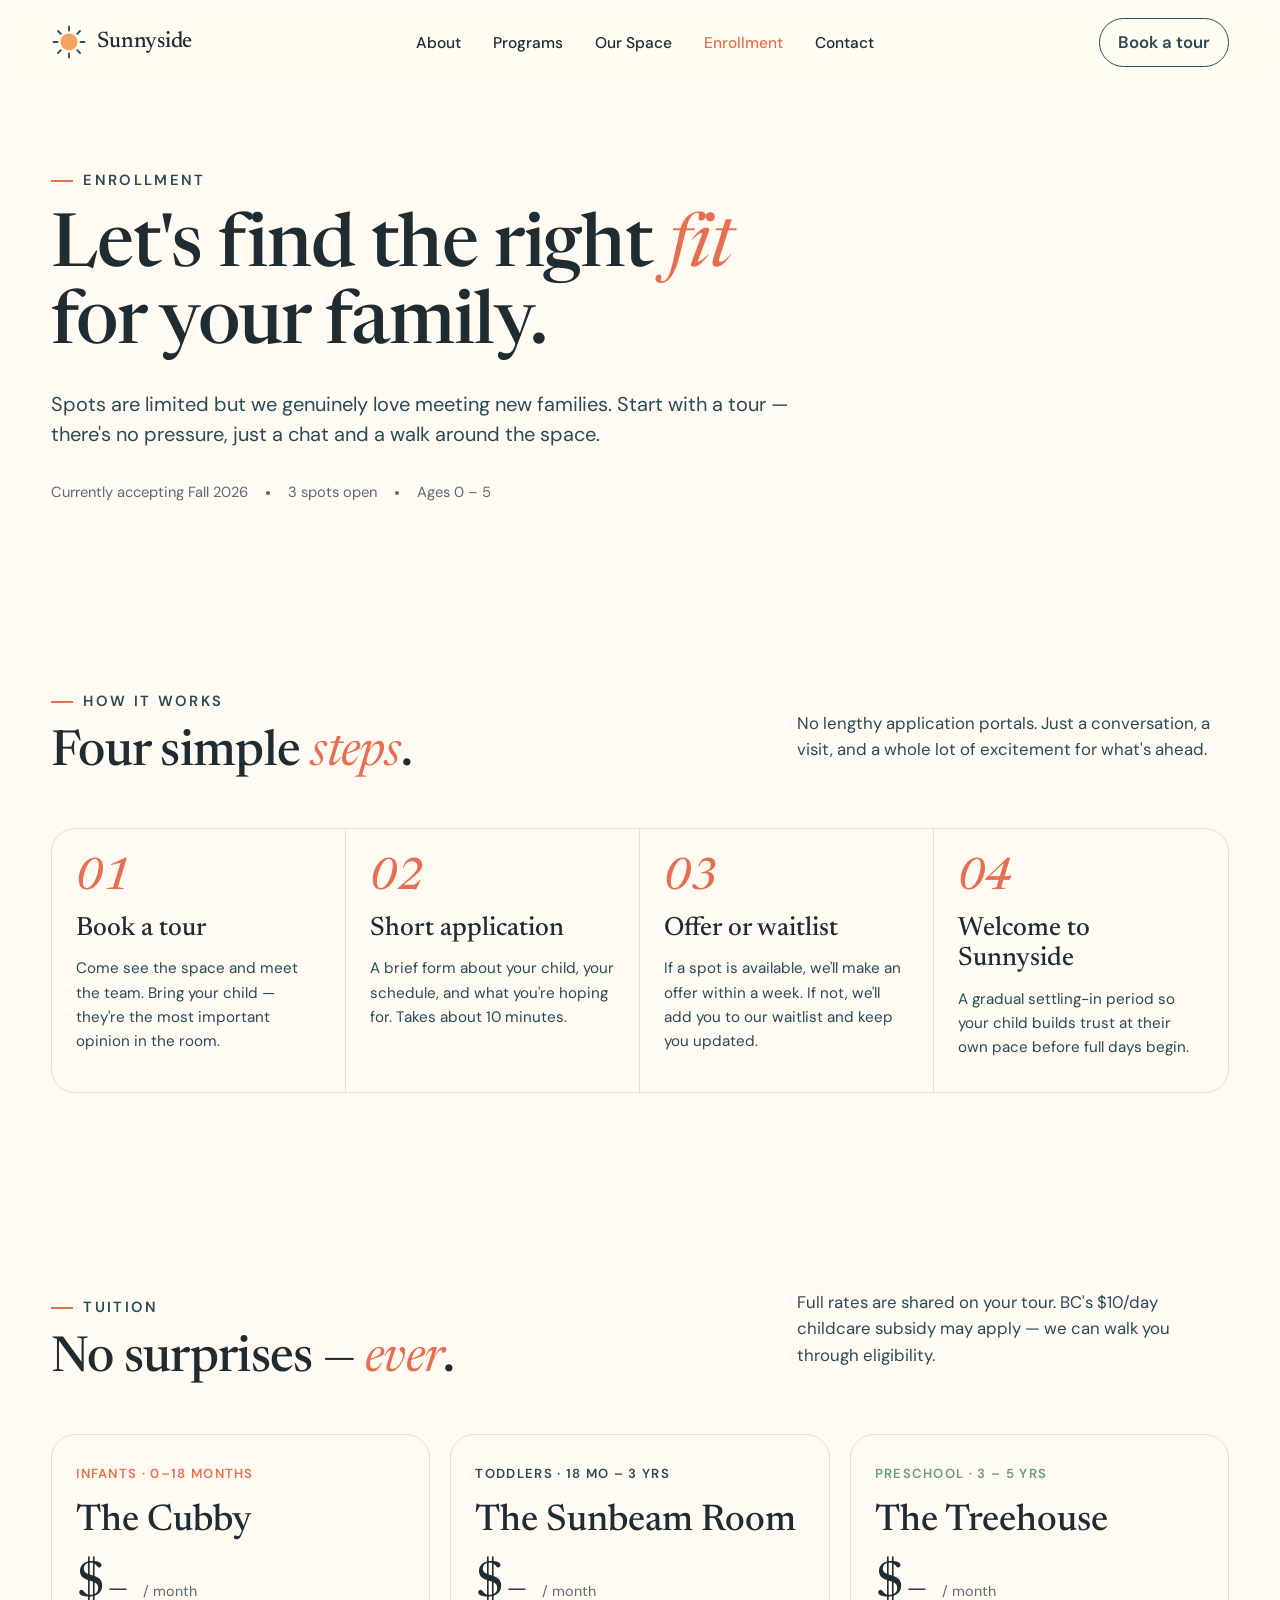
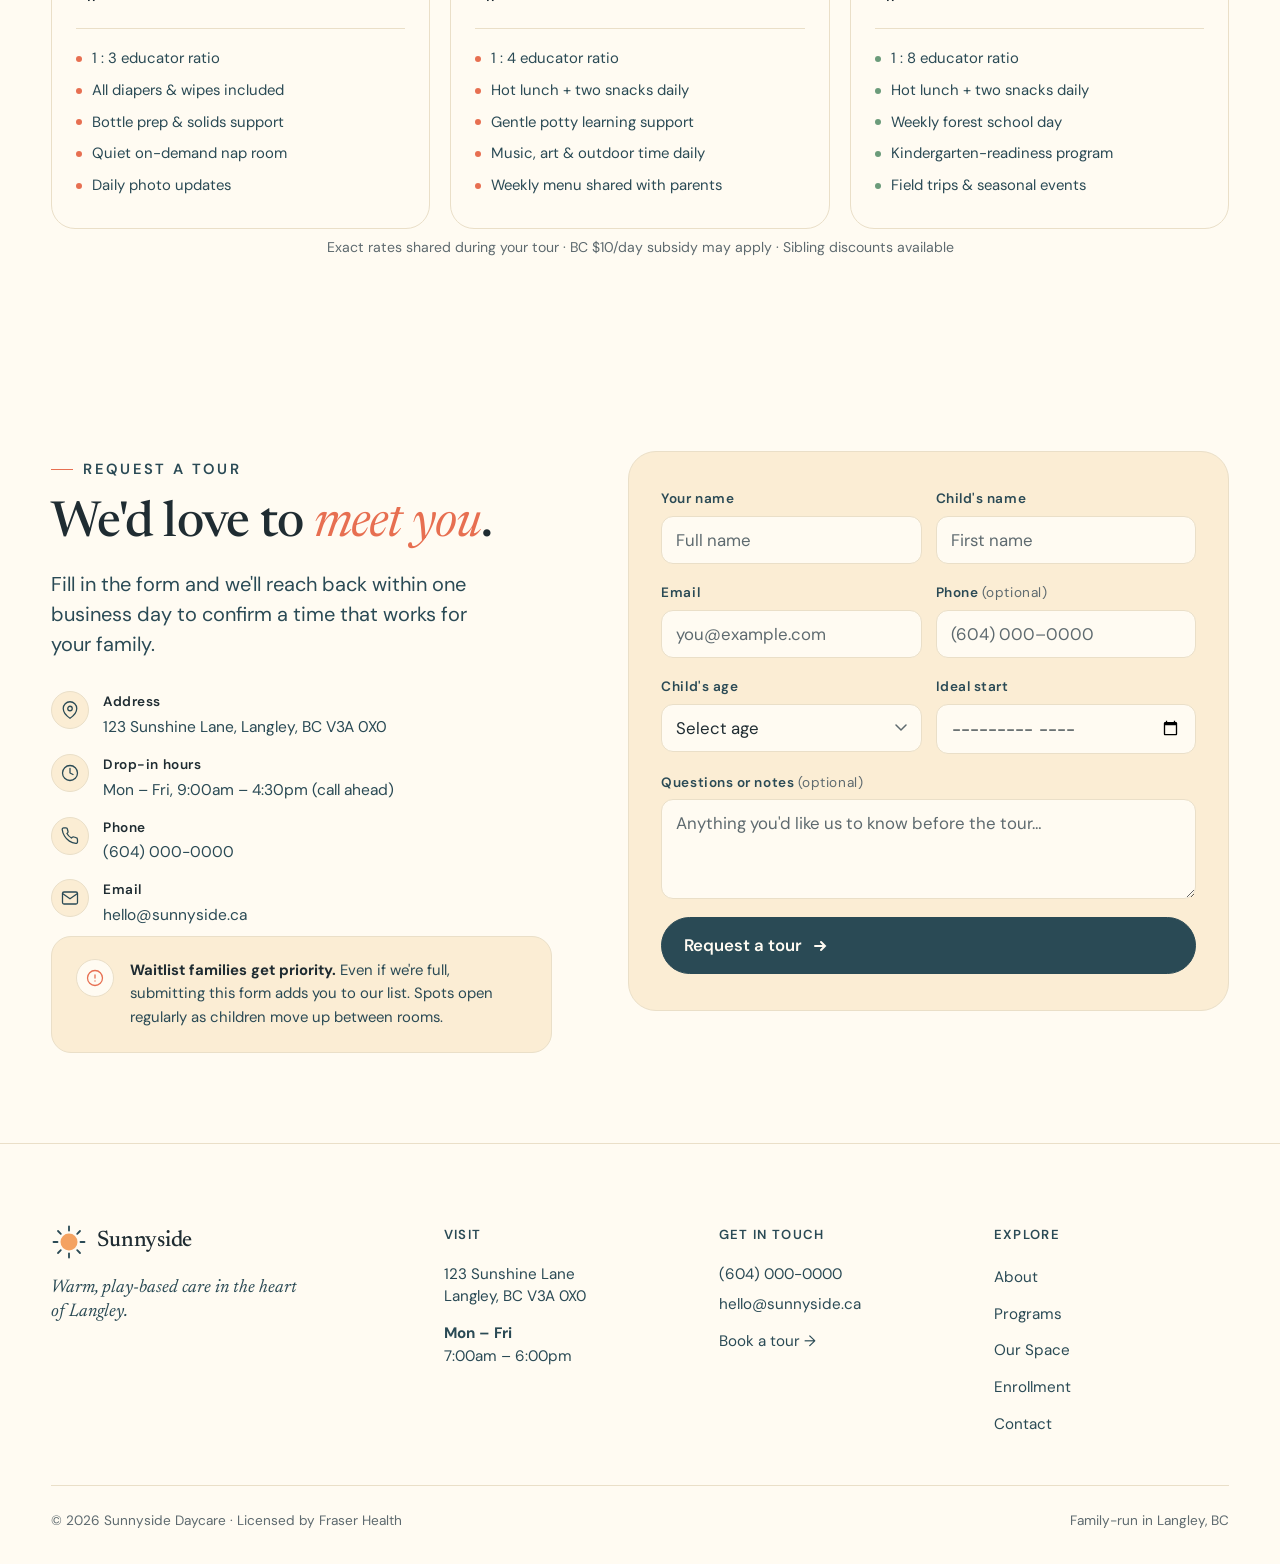
==== enrollment.html @ 4a5e784a "Sunnyside Daycare website with Decap CMS" ====
<!doctype html>
<html lang="en">
<head>
<meta charset="utf-8" />
<meta name="viewport" content="width=device-width, initial-scale=1" />
<title>Enrollment — Sunnyside Daycare</title>

<link rel="preconnect" href="https://fonts.googleapis.com" />
<link rel="preconnect" href="https://fonts.gstatic.com" crossorigin />
<link href="https://fonts.googleapis.com/css2?family=Newsreader:ital,opsz,wght@0,6..72,400;0,6..72,500;0,6..72,600;1,6..72,400;1,6..72,500&family=DM+Sans:opsz,wght@9..40,400;9..40,500;9..40,600;9..40,700&display=swap" rel="stylesheet">

<link rel="stylesheet" href="src/styles.css" />
<link rel="stylesheet" href="src/enrollment.css" />
</head>
<body>

<!-- ─── Top Navigation ─── -->
<header class="nav" id="nav">
  <div class="nav-inner">
    <a href="index.html" class="brand" aria-label="Sunnyside Daycare — home">
      <span class="brand-mark" aria-hidden="true">
        <svg viewBox="0 0 36 36" width="36" height="36">
          <g stroke="var(--ink-2)" stroke-width="1.8" stroke-linecap="round" fill="none">
            <line x1="18" y1="2.5" x2="18" y2="6.5" />
            <line x1="18" y1="29.5" x2="18" y2="33.5" />
            <line x1="2.5" y1="18" x2="6.5" y2="18" />
            <line x1="29.5" y1="18" x2="33.5" y2="18" />
            <line x1="7" y1="7" x2="9.8" y2="9.8" />
            <line x1="26.2" y1="26.2" x2="29" y2="29" />
            <line x1="29" y1="7" x2="26.2" y2="9.8" />
            <line x1="9.8" y1="26.2" x2="7" y2="29" />
          </g>
          <circle cx="18" cy="18" r="8.5" fill="var(--accent)" />
        </svg>
      </span>
      <span class="brand-name">Sunnyside</span>
    </a>

    <nav aria-label="Primary">
      <ul class="nav-links">
        <li><a href="about.html">About</a></li>
        <li><a href="programs.html">Programs</a></li>
        <li><a href="space.html">Our Space</a></li>
        <li><a href="enrollment.html" aria-current="page" style="color: var(--accent-2);">Enrollment</a></li>
        <li><a href="contact.html">Contact</a></li>
      </ul>
    </nav>

    <div class="nav-cta">
      <a href="#book-tour" class="btn btn-secondary" style="padding: 10px 18px; min-height: 40px;">Book a tour</a>
      <button class="menu-btn" id="menuBtn" aria-label="Open menu" aria-expanded="false">
        <span></span>
      </button>
    </div>
  </div>
</header>

<!-- Mobile menu drawer -->
<div class="mobile-menu" id="mobileMenu" aria-hidden="true">
  <div class="mobile-menu-head">
    <a href="index.html" class="brand">
      <span class="brand-mark" aria-hidden="true">
        <svg viewBox="0 0 36 36" width="36" height="36">
          <g stroke="var(--ink-2)" stroke-width="1.8" stroke-linecap="round" fill="none">
            <line x1="18" y1="2.5" x2="18" y2="6.5" />
            <line x1="18" y1="29.5" x2="18" y2="33.5" />
            <line x1="2.5" y1="18" x2="6.5" y2="18" />
            <line x1="29.5" y1="18" x2="33.5" y2="18" />
            <line x1="7" y1="7" x2="9.8" y2="9.8" />
            <line x1="26.2" y1="26.2" x2="29" y2="29" />
            <line x1="29" y1="7" x2="26.2" y2="9.8" />
            <line x1="9.8" y1="26.2" x2="7" y2="29" />
          </g>
          <circle cx="18" cy="18" r="8.5" fill="var(--accent)" />
        </svg>
      </span>
      <span class="brand-name">Sunnyside</span>
    </a>
    <button class="mobile-menu-close" id="menuClose" aria-label="Close menu">✕</button>
  </div>
  <div class="mobile-menu-body">
    <a href="about.html" data-mclose>About</a>
    <a href="programs.html" data-mclose>Programs</a>
    <a href="space.html" data-mclose>Our Space</a>
    <a href="enrollment.html" data-mclose>Enrollment</a>
    <a href="contact.html" data-mclose>Contact</a>
  </div>
  <div class="mobile-menu-foot">
    <a href="#book-tour" class="btn btn-primary" data-mclose>Book a tour</a>
    <a href="tel:" class="btn btn-ghost" data-mclose>Call us — <span data-cms="phone">(604) 000-0000</span></a>
  </div>
</div>

<!-- ─── Page Hero ─── -->
<section class="page-hero">
  <div class="col">
    <span class="eyebrow">Enrollment</span>
    <h1>Let's find the right <em>fit</em> for your family.</h1>
    <p>Spots are limited but we genuinely love meeting new families. Start with a tour — there's no pressure, just a chat and a walk around the space.</p>
    <div class="page-hero-meta">
      <span>Currently accepting Fall 2026</span>
      <span class="dot" aria-hidden="true"></span>
      <span>3 spots open</span>
      <span class="dot" aria-hidden="true"></span>
      <span>Ages 0 – 5</span>
    </div>
  </div>
</section>

<!-- ─── How It Works ─── -->
<section class="section included">
  <div class="col">
    <div class="s-head">
      <div>
        <span class="eyebrow">How it works</span>
        <h2>Four simple <em>steps</em>.</h2>
      </div>
      <p class="s-aside">No lengthy application portals. Just a conversation, a visit, and a whole lot of excitement for what's ahead.</p>
    </div>

    <div class="steps-grid">
      <div class="step-item">
        <div class="step-num">01</div>
        <h3>Book a tour</h3>
        <p>Come see the space and meet the team. Bring your child — they're the most important opinion in the room.</p>
      </div>
      <div class="step-item">
        <div class="step-num">02</div>
        <h3>Short application</h3>
        <p>A brief form about your child, your schedule, and what you're hoping for. Takes about 10 minutes.</p>
      </div>
      <div class="step-item">
        <div class="step-num">03</div>
        <h3>Offer or waitlist</h3>
        <p>If a spot is available, we'll make an offer within a week. If not, we'll add you to our waitlist and keep you updated.</p>
      </div>
      <div class="step-item">
        <div class="step-num">04</div>
        <h3>Welcome to Sunnyside</h3>
        <p>A gradual settling-in period so your child builds trust at their own pace before full days begin.</p>
      </div>
    </div>
  </div>
</section>

<!-- ─── Tuition ─── -->
<section class="section col">
  <div class="s-head">
    <div>
      <span class="eyebrow">Tuition</span>
      <h2>No surprises — <em>ever</em>.</h2>
    </div>
    <p class="s-aside">Full rates are shared on your tour. BC's $10/day childcare subsidy may apply — we can walk you through eligibility.</p>
  </div>

  <div class="tuition-grid">
    <div class="tuition-card">
      <div class="room-age">Infants · 0–18 months</div>
      <h3>The Cubby</h3>
      <div class="tuition-price">$<span style="font-size:.6em; margin-left:2px;">—</span> <span class="per">/ month</span></div>
      <div class="tuition-divider"></div>
      <ul class="tuition-features">
        <li>1 : 3 educator ratio</li>
        <li>All diapers &amp; wipes included</li>
        <li>Bottle prep &amp; solids support</li>
        <li>Quiet on-demand nap room</li>
        <li>Daily photo updates</li>
      </ul>
    </div>

    <div class="tuition-card">
      <div class="room-age">Toddlers · 18 mo – 3 yrs</div>
      <h3>The Sunbeam Room</h3>
      <div class="tuition-price">$<span style="font-size:.6em; margin-left:2px;">—</span> <span class="per">/ month</span></div>
      <div class="tuition-divider"></div>
      <ul class="tuition-features">
        <li>1 : 4 educator ratio</li>
        <li>Hot lunch + two snacks daily</li>
        <li>Gentle potty learning support</li>
        <li>Music, art &amp; outdoor time daily</li>
        <li>Weekly menu shared with parents</li>
      </ul>
    </div>

    <div class="tuition-card">
      <div class="room-age">Preschool · 3 – 5 yrs</div>
      <h3>The Treehouse</h3>
      <div class="tuition-price">$<span style="font-size:.6em; margin-left:2px;">—</span> <span class="per">/ month</span></div>
      <div class="tuition-divider"></div>
      <ul class="tuition-features">
        <li>1 : 8 educator ratio</li>
        <li>Hot lunch + two snacks daily</li>
        <li>Weekly forest school day</li>
        <li>Kindergarten-readiness program</li>
        <li>Field trips &amp; seasonal events</li>
      </ul>
    </div>
  </div>
  <p class="tuition-note">Exact rates shared during your tour · BC $10/day subsidy may apply · Sibling discounts available</p>
</section>

<!-- ─── Book a Tour ─── -->
<section class="section col" id="book-tour">
  <div class="tour-form-wrap">
    <div class="form-info">
      <span class="eyebrow">Request a tour</span>
      <h2>We'd love to <em>meet you</em>.</h2>
      <p class="lede">Fill in the form and we'll reach back within one business day to confirm a time that works for your family.</p>

      <div class="contact-details">
        <div class="contact-detail">
          <span class="cd-icon" aria-hidden="true">
            <svg width="18" height="18" viewBox="0 0 24 24" fill="none" stroke="currentColor" stroke-width="1.7" stroke-linecap="round" stroke-linejoin="round"><path d="M21 10c0 7-9 13-9 13S3 17 3 10a9 9 0 0 1 18 0z"/><circle cx="12" cy="10" r="3"/></svg>
          </span>
          <div>
            <strong>Address</strong>
            <span data-cms="address-inline">123 Sunshine Lane, Langley, BC V3A 0X0</span>
          </div>
        </div>
        <div class="contact-detail">
          <span class="cd-icon" aria-hidden="true">
            <svg width="18" height="18" viewBox="0 0 24 24" fill="none" stroke="currentColor" stroke-width="1.7" stroke-linecap="round" stroke-linejoin="round"><circle cx="12" cy="12" r="10"/><polyline points="12 6 12 12 16 14"/></svg>
          </span>
          <div>
            <strong>Drop-in hours</strong>
            Mon – Fri, 9:00am – 4:30pm (call ahead)
          </div>
        </div>
        <div class="contact-detail">
          <span class="cd-icon" aria-hidden="true">
            <svg width="18" height="18" viewBox="0 0 24 24" fill="none" stroke="currentColor" stroke-width="1.7" stroke-linecap="round" stroke-linejoin="round"><path d="M22 16.92v3a2 2 0 0 1-2.18 2 19.79 19.79 0 0 1-8.63-3.07A19.5 19.5 0 0 1 4.69 12 19.79 19.79 0 0 1 1.61 3.38 2 2 0 0 1 3.58 1.17h3a2 2 0 0 1 2 1.72c.127.96.361 1.903.7 2.81a2 2 0 0 1-.45 2.11L7.91 8.72a16 16 0 0 0 6 6l1.06-.94a2 2 0 0 1 2.11-.45c.907.339 1.85.573 2.81.7A2 2 0 0 1 21.73 16z"/></svg>
          </span>
          <div>
            <strong>Phone</strong>
            <a href="tel:" data-cms-tel="phone">(604) 000–0000</a>
          </div>
        </div>
        <div class="contact-detail">
          <span class="cd-icon" aria-hidden="true">
            <svg width="18" height="18" viewBox="0 0 24 24" fill="none" stroke="currentColor" stroke-width="1.7" stroke-linecap="round" stroke-linejoin="round"><path d="M4 4h16c1.1 0 2 .9 2 2v12c0 1.1-.9 2-2 2H4c-1.1 0-2-.9-2-2V6c0-1.1.9-2 2-2z"/><polyline points="22,6 12,13 2,6"/></svg>
          </span>
          <div>
            <strong>Email</strong>
            <a href="mailto:" data-cms-email="email">hello@sunnyside.ca</a>
          </div>
        </div>
      </div>

      <div class="waitlist-note">
        <span class="wl-icon" aria-hidden="true">
          <svg width="18" height="18" viewBox="0 0 24 24" fill="none" stroke="currentColor" stroke-width="1.7" stroke-linecap="round" stroke-linejoin="round"><circle cx="12" cy="12" r="10"/><line x1="12" y1="8" x2="12" y2="12"/><line x1="12" y1="16" x2="12.01" y2="16"/></svg>
        </span>
        <p><strong>Waitlist families get priority.</strong> Even if we're full, submitting this form adds you to our list. Spots open regularly as children move up between rooms.</p>
      </div>
    </div>

    <form class="booking-form" id="tourForm" novalidate>
      <div class="form-row">
        <div class="form-group">
          <label for="parent-name">Your name</label>
          <input type="text" id="parent-name" name="parent-name" placeholder="Full name" required />
        </div>
        <div class="form-group">
          <label for="child-name">Child's name</label>
          <input type="text" id="child-name" name="child-name" placeholder="First name" required />
        </div>
      </div>
      <div class="form-row">
        <div class="form-group">
          <label for="t-email">Email</label>
          <input type="email" id="t-email" name="email" placeholder="you@example.com" required />
        </div>
        <div class="form-group">
          <label for="t-phone">Phone <span style="font-weight:400; color: var(--muted);">(optional)</span></label>
          <input type="tel" id="t-phone" name="phone" placeholder="(604) 000–0000" />
        </div>
      </div>
      <div class="form-row">
        <div class="form-group">
          <label for="child-age">Child's age</label>
          <select id="child-age" name="child-age" required>
            <option value="" disabled selected>Select age</option>
            <option>0 – 6 months</option>
            <option>6 – 12 months</option>
            <option>12 – 18 months</option>
            <option>18 months – 2 years</option>
            <option>2 – 3 years</option>
            <option>3 – 4 years</option>
            <option>4 – 5 years</option>
          </select>
        </div>
        <div class="form-group">
          <label for="start-date">Ideal start</label>
          <input type="month" id="start-date" name="start-date" />
        </div>
      </div>
      <div class="form-group">
        <label for="t-message">Questions or notes <span style="font-weight:400; color: var(--muted);">(optional)</span></label>
        <textarea id="t-message" name="message" placeholder="Anything you'd like us to know before the tour…"></textarea>
      </div>
      <button type="submit" class="btn btn-primary">Request a tour
        <svg width="16" height="16" viewBox="0 0 16 16" fill="none" stroke="currentColor" stroke-width="2" stroke-linecap="round"><path d="M3 8h10M9 4l4 4-4 4"/></svg>
      </button>
    </form>
  </div>
</section>

<!-- ─── Footer ─── -->
<footer class="footer">
  <div class="col">
    <div class="footer-grid">
      <div>
        <a href="index.html" class="brand">
          <span class="brand-mark" aria-hidden="true">
            <svg viewBox="0 0 36 36" width="36" height="36">
              <g stroke="var(--ink-2)" stroke-width="1.8" stroke-linecap="round" fill="none">
                <line x1="18" y1="2.5" x2="18" y2="6.5" />
                <line x1="18" y1="29.5" x2="18" y2="33.5" />
                <line x1="2.5" y1="18" x2="6.5" y2="18" />
                <line x1="29.5" y1="18" x2="33.5" y2="18" />
                <line x1="7" y1="7" x2="9.8" y2="9.8" />
                <line x1="26.2" y1="26.2" x2="29" y2="29" />
                <line x1="29" y1="7" x2="26.2" y2="9.8" />
                <line x1="9.8" y1="26.2" x2="7" y2="29" />
              </g>
              <circle cx="18" cy="18" r="8.5" fill="var(--accent)" />
            </svg>
          </span>
          <span class="brand-name">Sunnyside</span>
        </a>
        <p class="tagline">Warm, play-based care in the heart of Langley.</p>
      </div>

      <div>
        <h4>Visit</h4>
        <p data-cms-html="address">123 Sunshine Lane<br/>Langley, BC V3A 0X0</p>
        <p style="margin-top:14px;"><strong>Mon – Fri</strong><br/>7:00am – 6:00pm</p>
      </div>

      <div>
        <h4>Get in touch</h4>
        <p><a href="tel:" data-cms-tel="phone">(604) 000–0000</a></p>
        <p><a href="mailto:" data-cms-email="email">hello@sunnyside.ca</a></p>
        <p style="margin-top:14px;"><a href="#book-tour">Book a tour →</a></p>
      </div>

      <div>
        <h4>Explore</h4>
        <ul>
          <li><a href="about.html">About</a></li>
          <li><a href="programs.html">Programs</a></li>
          <li><a href="space.html">Our Space</a></li>
          <li><a href="enrollment.html">Enrollment</a></li>
          <li><a href="contact.html">Contact</a></li>
        </ul>
      </div>
    </div>

    <div class="footer-bot">
      <div>© 2026 Sunnyside Daycare · Licensed by Fraser Health</div>
      <div>Family-run in Langley, BC</div>
    </div>
  </div>
</footer>

<script>
  (function() {
    const nav = document.getElementById('nav');
    const menuBtn = document.getElementById('menuBtn');
    const menuClose = document.getElementById('menuClose');
    const menu = document.getElementById('mobileMenu');

    const onScroll = () => nav.classList.toggle('scrolled', window.scrollY > 8);
    onScroll();
    window.addEventListener('scroll', onScroll, { passive: true });

    function openMenu()  { menu.classList.add('open'); menu.setAttribute('aria-hidden','false'); menuBtn.setAttribute('aria-expanded','true'); document.body.style.overflow = 'hidden'; }
    function closeMenu() { menu.classList.remove('open'); menu.setAttribute('aria-hidden','true'); menuBtn.setAttribute('aria-expanded','false'); document.body.style.overflow = ''; }

    menuBtn.addEventListener('click', openMenu);
    menuClose.addEventListener('click', closeMenu);
    menu.querySelectorAll('[data-mclose]').forEach(a => a.addEventListener('click', closeMenu));
    document.addEventListener('keydown', e => { if (e.key === 'Escape') closeMenu(); });
  })();

  const tourForm = document.getElementById('tourForm');
  if (tourForm) {
    tourForm.addEventListener('submit', function(e) {
      e.preventDefault();
      this.innerHTML = '<div style="padding: 20px 0;"><p style="font-family: var(--font-display); font-size: 1.6rem; font-weight: 500; color: var(--ink); line-height: 1.25; margin: 0 0 12px;">Thanks — we\'ll be in touch soon. <em style="color: var(--accent-2); font-style: italic;">Can\'t wait to meet you.</em></p><p style="color: var(--ink-2); font-size: 0.97rem; margin: 0; line-height: 1.6;">We typically respond within one business day to confirm your tour date and time. If you haven\'t heard back, feel free to call — (604) 000–0000.</p></div>';
    });
  }
</script>

<script src="src/cms.js"></script>
</body>
</html>
---- src/styles.css ----
/* ────────────────────────────────────────────────────────────
   Sunnyside Daycare — homepage styles
   Implements the design tokens from tokens.css (see project root).
   All color/type/spacing values are sourced from design-system.md.
   ──────────────────────────────────────────────────────────── */

:root {
  /* Palette: "Sunnyside" — cream + sunny orange + terracotta + deep teal */
  --bg:        #FFFBF2;
  --bg-warm:   #FBEDD4;
  --bg-deep:   #F5DDB5;
  --ink:       #1F2C32;
  --ink-2:     #2A4A55;
  --muted:     #5E6A6F;
  --line:      #EADFC8;
  --line-soft: #F1E8D4;
  --accent:    #F4A261;
  --accent-2:  #E76F51;
  --accent-3:  #2A9D8F;
  --leaf:      #6B9B7A;
  --sun:       #F4A261;
  --plum:      #6B4F66;

  --font-display: "Newsreader", ui-serif, Georgia, serif;
  --font-body:    "DM Sans", ui-sans-serif, system-ui, sans-serif;

  /* Fluid type scale */
  --step--1: clamp(0.82rem, 0.78rem + 0.2vw, 0.92rem);
  --step-0:  clamp(0.95rem, 0.90rem + 0.25vw, 1.05rem);
  --step-1:  clamp(1.10rem, 1.00rem + 0.40vw, 1.25rem);
  --step-2:  clamp(1.30rem, 1.10rem + 0.80vw, 1.65rem);
  --step-3:  clamp(1.65rem, 1.30rem + 1.40vw, 2.30rem);
  --step-4:  clamp(2.00rem, 1.40rem + 2.40vw, 3.10rem);
  --step-5:  clamp(2.60rem, 1.70rem + 3.80vw, 4.60rem);
  --step-6:  clamp(3.10rem, 1.90rem + 5.20vw, 5.80rem);

  --col: min(1200px, 92vw);
}

/* ── Reset ── */
*, *::before, *::after { box-sizing: border-box; }
html { -webkit-text-size-adjust: 100%; scroll-behavior: smooth; }
body {
  margin: 0;
  font-family: var(--font-body);
  font-size: var(--step-0);
  line-height: 1.6;
  color: var(--ink);
  background: var(--bg);
  text-wrap: pretty;
  -webkit-font-smoothing: antialiased;
}
img { max-width: 100%; display: block; }
a { color: inherit; text-decoration: none; }
button { font: inherit; cursor: pointer; }

::selection { background: var(--accent); color: #fff; }

/* ── Type ── */
.display {
  font-family: var(--font-display);
  font-weight: 500;
  line-height: 1.05;
  letter-spacing: -0.015em;
}
.display em {
  font-style: italic;
  color: var(--accent-2);
  font-weight: 400;
}
.eyebrow {
  font-family: var(--font-body);
  font-size: var(--step--1);
  text-transform: uppercase;
  letter-spacing: 0.16em;
  font-weight: 600;
  color: var(--ink-2);
  display: inline-flex;
  align-items: center;
  gap: 10px;
}
.eyebrow::before {
  content: "";
  width: 22px; height: 1.5px;
  background: var(--accent-2);
}
.eyebrow.center::after {
  content: "";
  width: 22px; height: 1.5px;
  background: var(--accent-2);
}

/* ── Layout ── */
.col { width: var(--col); margin-inline: auto; }
.section { padding-block: clamp(56px, 7vw, 110px); position: relative; }

/* ── Buttons ── */
.btn {
  display: inline-flex;
  align-items: center;
  gap: 10px;
  padding: 14px 22px;
  border-radius: 999px;
  font-weight: 600;
  font-size: var(--step-0);
  border: 1.5px solid transparent;
  transition: transform .15s ease, background .15s ease, color .15s ease, border-color .15s ease;
  min-height: 48px;
}
.btn:active { transform: translateY(1px); }
.btn-primary {
  background: var(--ink-2);
  color: var(--bg);
  border-color: var(--ink-2);
}
.btn-primary:hover { background: var(--ink); border-color: var(--ink); }
.btn-secondary {
  background: transparent;
  color: var(--ink-2);
  border-color: var(--ink-2);
}
.btn-secondary:hover { background: var(--ink-2); color: var(--bg); }
.btn-ghost {
  background: var(--bg);
  color: var(--ink-2);
  border-color: var(--line);
}
.btn-ghost:hover { border-color: var(--ink-2); }
.btn-accent {
  background: var(--accent-2);
  color: #fff;
  border-color: var(--accent-2);
}
.btn-accent:hover { filter: brightness(0.95); }

/* ── Nav ── */
.nav {
  position: sticky; top: 0; z-index: 50;
  background: color-mix(in oklab, var(--bg) 88%, transparent);
  backdrop-filter: saturate(150%) blur(12px);
  -webkit-backdrop-filter: saturate(150%) blur(12px);
  border-bottom: 1px solid transparent;
  transition: border-color .2s ease;
}
.nav.scrolled { border-bottom-color: var(--line); }
.nav-inner {
  width: var(--col);
  margin-inline: auto;
  display: flex; align-items: center; justify-content: space-between;
  padding-block: 18px;
}
.brand { display: flex; align-items: center; gap: 10px; }
.brand-mark {
  width: 36px; height: 36px;
  position: relative;
}
.brand-name {
  font-family: var(--font-display);
  font-size: 1.4rem;
  letter-spacing: -0.01em;
  font-weight: 500;
}
.nav-links {
  display: flex; align-items: center; gap: 32px;
  list-style: none; padding: 0; margin: 0;
}
.nav-links a {
  font-size: 0.97rem; font-weight: 500;
  color: var(--ink); padding: 6px 0;
  position: relative;
}
.nav-links a::after {
  content: ""; position: absolute; left: 0; right: 0; bottom: 0;
  height: 1.5px; background: var(--accent-2);
  transform: scaleX(0); transform-origin: left;
  transition: transform .2s ease;
}
.nav-links a:hover::after { transform: scaleX(1); }
.nav-cta { display: flex; align-items: center; gap: 12px; }

.menu-btn {
  display: none;
  width: 44px; height: 44px;
  border-radius: 12px;
  border: 1.5px solid var(--line);
  background: var(--bg);
  align-items: center; justify-content: center;
}
.menu-btn span {
  position: relative;
  width: 18px; height: 1.8px;
  background: var(--ink);
  border-radius: 2px;
}
.menu-btn span::before, .menu-btn span::after {
  content: ""; position: absolute; left: 0;
  width: 18px; height: 1.8px;
  background: var(--ink); border-radius: 2px;
}
.menu-btn span::before { top: -6px; }
.menu-btn span::after  { top: 6px; }

/* Mobile menu drawer */
.mobile-menu {
  position: fixed; inset: 0;
  background: var(--bg);
  z-index: 100;
  transform: translateY(-100%);
  transition: transform .35s cubic-bezier(.4,0,.2,1);
  display: flex; flex-direction: column;
  overflow: hidden;
}
.mobile-menu.open { transform: translateY(0); }
.mobile-menu-head {
  display: flex; align-items: center; justify-content: space-between;
  padding: 18px 20px; border-bottom: 1px solid var(--line);
}
.mobile-menu-close {
  width: 44px; height: 44px;
  border-radius: 12px; border: 1.5px solid var(--line);
  background: transparent; font-size: 22px; color: var(--ink);
  display: flex; align-items: center; justify-content: center;
}
.mobile-menu-body {
  padding: 24px 24px 40px;
  display: flex; flex-direction: column; gap: 4px;
  flex: 1;
  min-height: 0;
  overflow-y: auto;
}
.mobile-menu-body a {
  font-family: var(--font-display);
  font-size: 2rem;
  padding: 14px 0;
  border-bottom: 1px solid var(--line-soft);
  font-weight: 500;
}
.mobile-menu-body a:last-of-type { border-bottom: 0; }
.mobile-menu-foot {
  padding: 24px;
  display: flex; flex-direction: column; gap: 12px;
}

/* ── Hero ── */
.hero {
  padding-top: clamp(40px, 5vw, 80px);
  padding-bottom: clamp(60px, 8vw, 120px);
  position: relative;
  overflow: hidden;
}
.hero-grid {
  display: grid;
  grid-template-columns: 1.05fr 1fr;
  gap: clamp(32px, 5vw, 80px);
  align-items: center;
}
.hero-eyebrow { display: inline-flex; gap: 10px; align-items: center; }
.hero-eyebrow .pulse {
  width: 8px; height: 8px; border-radius: 50%;
  background: var(--accent-2);
  box-shadow: 0 0 0 0 color-mix(in oklab, var(--accent-2) 60%, transparent);
  animation: pulse 2s infinite;
}
@keyframes pulse {
  0% { box-shadow: 0 0 0 0 color-mix(in oklab, var(--accent-2) 60%, transparent); }
  70% { box-shadow: 0 0 0 12px color-mix(in oklab, var(--accent-2) 0%, transparent); }
  100% { box-shadow: 0 0 0 0 color-mix(in oklab, var(--accent-2) 0%, transparent); }
}
.hero-title {
  font-size: var(--step-6);
  margin: 18px 0 22px;
  max-width: 14ch;
}
.hero-sub {
  font-size: var(--step-1);
  color: var(--ink-2);
  max-width: 46ch;
  margin: 0 0 32px;
  line-height: 1.5;
}
.hero-ctas { display: flex; gap: 12px; flex-wrap: wrap; }
.hero-meta {
  margin-top: 36px;
  display: flex; align-items: center; gap: 18px;
  font-size: 0.92rem;
  color: var(--muted);
}
.hero-meta .dot { width: 4px; height: 4px; border-radius: 50%; background: var(--muted); }

/* Hero visual */
.hero-visual {
  position: relative;
  aspect-ratio: 4 / 5;
  max-width: 540px;
  width: 100%;
  margin-inline: auto;
}
.hero-visual .blob {
  position: absolute;
  inset: 0;
  background: var(--accent);
  border-radius: 64% 36% 70% 30% / 40% 60% 40% 60%;
  transform: rotate(-6deg);
  z-index: 0;
}
.hero-visual .blob-2 {
  position: absolute;
  inset: 0;
  background: var(--bg-deep);
  border-radius: 30% 70% 40% 60% / 60% 30% 70% 40%;
  transform: translate(-8%, 6%) rotate(8deg);
  z-index: 0;
}
.hero-visual image-slot {
  position: absolute;
  inset: 4% 6% 8% 4%;
  width: auto; height: auto;
  z-index: 1;
}
.hero-stickers .sticker {
  position: absolute;
  z-index: 3;
  background: var(--bg);
  border: 1.5px solid var(--line);
  border-radius: 18px;
  padding: 12px 16px;
  display: flex; align-items: center; gap: 10px;
  box-shadow: 0 12px 28px -16px rgba(31,44,50,0.25);
  font-size: 0.9rem;
  font-weight: 500;
}
.sticker-1 { top: 8%; right: -4%; transform: rotate(4deg); }
.sticker-2 { bottom: 12%; left: -6%; transform: rotate(-5deg); }
.sticker .dot-lg {
  width: 28px; height: 28px; border-radius: 50%;
  display: flex; align-items: center; justify-content: center;
  font-size: 14px;
}

/* ── Trust strip ── */
.trust {
  border-top: 1px solid var(--line);
  border-bottom: 1px solid var(--line);
  background: var(--bg-warm);
}
.trust-row {
  display: grid;
  grid-template-columns: repeat(4, 1fr);
  gap: 0;
}
.trust-item {
  padding: 24px 20px;
  display: flex; align-items: center; gap: 14px;
  border-right: 1px solid var(--line);
  font-size: 0.95rem;
}
.trust-item:last-child { border-right: 0; }
.trust-item .icon {
  width: 38px; height: 38px;
  border-radius: 50%;
  background: var(--bg);
  display: flex; align-items: center; justify-content: center;
  flex-shrink: 0;
  border: 1px solid var(--line);
}

/* ── Section heads ── */
.s-head {
  display: grid;
  grid-template-columns: 1fr auto;
  gap: 24px;
  align-items: end;
  margin-bottom: 48px;
}
.s-head h2 {
  font-family: var(--font-display);
  font-weight: 500;
  font-size: var(--step-4);
  letter-spacing: -0.015em;
  margin: 14px 0 0;
  max-width: 18ch;
  line-height: 1.05;
}
.s-head h2 em { font-style: italic; color: var(--accent-2); font-weight: 400; }
.s-head .s-aside {
  max-width: 36ch;
  color: var(--ink-2);
  font-size: var(--step-0);
}

/* ── Programs ── */
.programs { background: var(--bg); }
.programs-grid {
  display: grid;
  grid-template-columns: repeat(3, 1fr);
  gap: 20px;
}
.prog-card {
  background: var(--bg-warm);
  border: 1px solid var(--line);
  border-radius: 28px;
  padding: 28px 26px 30px;
  display: flex; flex-direction: column;
  position: relative;
  overflow: hidden;
  min-height: 380px;
  transition: transform .25s ease, box-shadow .25s ease;
}
.prog-card:hover {
  transform: translateY(-3px);
  box-shadow: 0 18px 40px -22px rgba(31,44,50,0.25);
}
.prog-card:nth-child(2) { background: color-mix(in oklab, var(--accent) 22%, var(--bg)); }
.prog-card:nth-child(3) { background: color-mix(in oklab, var(--leaf) 18%, var(--bg)); }
.prog-icon {
  width: 56px; height: 56px;
  border-radius: 18px;
  background: var(--bg);
  display: flex; align-items: center; justify-content: center;
  margin-bottom: 22px;
  border: 1px solid var(--line);
}
.prog-age {
  font-size: 0.82rem;
  font-weight: 600;
  letter-spacing: 0.1em;
  text-transform: uppercase;
  color: var(--accent-2);
  margin-bottom: 8px;
}
.prog-card:nth-child(2) .prog-age { color: var(--ink-2); }
.prog-card:nth-child(3) .prog-age { color: var(--ink-2); }
.prog-card h3 {
  font-family: var(--font-display);
  font-size: var(--step-3);
  font-weight: 500;
  letter-spacing: -0.01em;
  margin: 0 0 14px;
}
.prog-card p {
  margin: 0 0 18px;
  color: var(--ink-2);
  line-height: 1.55;
}
.prog-card ul {
  list-style: none; padding: 0; margin: 0 0 24px;
  display: flex; flex-direction: column; gap: 8px;
  font-size: 0.95rem;
}
.prog-card li {
  display: flex; align-items: flex-start; gap: 10px;
  color: var(--ink-2);
}
.prog-card li::before {
  content: "";
  width: 6px; height: 6px;
  border-radius: 50%;
  background: var(--accent-2);
  margin-top: 9px;
  flex-shrink: 0;
}
.prog-card:nth-child(2) li::before { background: var(--ink-2); }
.prog-card:nth-child(3) li::before { background: var(--leaf); }
.prog-link {
  margin-top: auto;
  display: inline-flex; align-items: center; gap: 8px;
  font-weight: 600;
  color: var(--ink-2);
  font-size: 0.95rem;
}
.prog-link svg { transition: transform .2s; }
.prog-card:hover .prog-link svg { transform: translateX(3px); }

/* ── Approach ── */
.approach {
  background: var(--bg-warm);
  border-top: 1px solid var(--line);
  border-bottom: 1px solid var(--line);
}
.approach-grid {
  display: grid;
  grid-template-columns: repeat(3, 1fr);
  gap: 36px 28px;
  margin-top: 16px;
}
.approach-card { display: flex; flex-direction: column; gap: 16px; }
.approach-card .num {
  font-family: var(--font-display);
  font-size: 0.9rem;
  font-style: italic;
  color: var(--accent-2);
}
.approach-card h3 {
  font-family: var(--font-display);
  font-size: var(--step-2);
  font-weight: 500;
  letter-spacing: -0.01em;
  margin: 0;
  line-height: 1.15;
}
.approach-card p {
  margin: 0;
  color: var(--ink-2);
  line-height: 1.6;
}
.approach-card .glyph {
  width: 64px; height: 64px;
  border-radius: 50%;
  background: var(--bg);
  display: flex; align-items: center; justify-content: center;
  border: 1.5px solid var(--ink-2);
}

/* ── Day timeline ── */
.day { background: var(--bg); }
.day-grid {
  display: grid;
  grid-template-columns: 1fr 1.6fr;
  gap: clamp(32px, 5vw, 80px);
  align-items: start;
}
.day-visual {
  position: sticky;
  top: 100px;
  aspect-ratio: 4 / 5;
  max-width: 460px;
}
.day-visual .frame {
  position: absolute;
  inset: 0;
  background: var(--bg-warm);
  border-radius: 36px;
  overflow: hidden;
  border: 1px solid var(--line);
}
.day-visual image-slot {
  position: absolute;
  inset: 0;
  width: 100%; height: 100%;
}
.day-list {
  list-style: none;
  padding: 0; margin: 0;
  position: relative;
}
.day-list::before {
  content: "";
  position: absolute;
  left: 60px; top: 12px; bottom: 12px;
  width: 1.5px;
  background: var(--line);
}
.day-item {
  display: grid;
  grid-template-columns: 80px 24px 1fr;
  align-items: start;
  gap: 12px;
  padding: 20px 0;
  border-bottom: 1px solid var(--line-soft);
}
.day-item:last-child { border-bottom: 0; }
.day-time {
  font-family: var(--font-display);
  font-size: 1.05rem;
  font-style: italic;
  color: var(--ink-2);
  padding-top: 4px;
}
.day-dot {
  width: 14px; height: 14px;
  border-radius: 50%;
  background: var(--bg);
  border: 2px solid var(--accent-2);
  margin-top: 8px;
  margin-left: 5px;
  position: relative;
  z-index: 1;
}
.day-item:nth-child(odd) .day-dot { border-color: var(--leaf); }
.day-item:nth-child(3n) .day-dot { border-color: var(--sun); }
.day-item h4 {
  font-family: var(--font-display);
  font-size: var(--step-2);
  font-weight: 500;
  margin: 0 0 4px;
  line-height: 1.2;
}
.day-item p {
  margin: 0;
  color: var(--ink-2);
  font-size: 0.97rem;
  line-height: 1.5;
}

/* ── Space gallery ── */
.space {
  background: var(--bg-warm);
  border-top: 1px solid var(--line);
}
.space-grid {
  display: grid;
  grid-template-columns: repeat(12, 1fr);
  gap: 14px;
  margin-top: 12px;
}
.space-tile {
  position: relative;
  border-radius: 24px;
  overflow: hidden;
  border: 1px solid var(--line);
  background: var(--bg-deep);
}
.space-tile image-slot { position: absolute; inset: 0; width: 100%; height: 100%; }
.space-tile .label {
  position: absolute;
  left: 16px; bottom: 16px;
  background: var(--bg);
  padding: 6px 12px;
  border-radius: 999px;
  font-size: 0.85rem;
  font-weight: 600;
  z-index: 1;
  border: 1px solid var(--line);
}
.space-tile-1 { grid-column: span 7; aspect-ratio: 16 / 11; }
.space-tile-2 { grid-column: span 5; aspect-ratio: 4 / 3.5; }
.space-tile-3 { grid-column: span 4; aspect-ratio: 4 / 3.5; }
.space-tile-4 { grid-column: span 4; aspect-ratio: 4 / 3.5; }
.space-tile-5 { grid-column: span 4; aspect-ratio: 4 / 3.5; }

/* ── Voices ── */
.voices { background: var(--bg); }
.voices-grid {
  display: grid;
  grid-template-columns: repeat(3, 1fr);
  gap: 20px;
  margin-top: 12px;
}
.voice {
  background: var(--bg-warm);
  border: 1px solid var(--line);
  border-radius: 24px;
  padding: 28px 26px;
  display: flex; flex-direction: column;
  gap: 18px;
  position: relative;
}
.voice .quote-mark {
  font-family: var(--font-display);
  font-size: 3.5rem;
  line-height: 1;
  color: var(--accent-2);
  margin-bottom: -22px;
}
.voice blockquote {
  margin: 0;
  font-family: var(--font-display);
  font-size: 1.2rem;
  line-height: 1.35;
  color: var(--ink);
  font-weight: 500;
}
.voice cite {
  font-style: normal;
  font-size: 0.9rem;
  color: var(--muted);
  display: flex; align-items: center; gap: 10px;
  margin-top: auto;
}
.voice cite .avatar {
  width: 36px; height: 36px;
  border-radius: 50%;
  background: var(--bg-deep);
  border: 1px solid var(--line);
}

/* ── Enrollment CTA ── */
.enroll {
  background: var(--ink-2);
  color: var(--bg);
  position: relative;
  overflow: hidden;
}
.enroll-inner {
  display: grid;
  grid-template-columns: 1.4fr 1fr;
  gap: clamp(28px, 5vw, 80px);
  align-items: center;
  padding-block: clamp(56px, 7vw, 100px);
  position: relative;
  z-index: 1;
}
.enroll .eyebrow { color: color-mix(in oklab, var(--bg) 80%, var(--accent)); }
.enroll .eyebrow::before { background: var(--accent); }
.enroll h2 {
  font-family: var(--font-display);
  font-weight: 500;
  font-size: var(--step-5);
  margin: 16px 0 20px;
  line-height: 1.05;
  letter-spacing: -0.015em;
  max-width: 16ch;
}
.enroll h2 em { font-style: italic; color: var(--accent); }
.enroll p {
  color: color-mix(in oklab, var(--bg) 78%, transparent);
  font-size: var(--step-1);
  max-width: 44ch;
  margin: 0 0 32px;
  line-height: 1.5;
}
.enroll-ctas { display: flex; gap: 12px; flex-wrap: wrap; }
.enroll .btn-primary {
  background: var(--accent);
  border-color: var(--accent);
  color: var(--ink-2);
}
.enroll .btn-primary:hover {
  background: var(--bg);
  border-color: var(--bg);
}
.enroll .btn-secondary {
  background: transparent;
  color: var(--bg);
  border-color: color-mix(in oklab, var(--bg) 40%, transparent);
}
.enroll .btn-secondary:hover {
  background: color-mix(in oklab, var(--bg) 12%, transparent);
}
.enroll-side {
  display: grid;
  grid-template-columns: repeat(2, 1fr);
  gap: 14px;
}
.enroll-stat {
  background: color-mix(in oklab, var(--bg) 8%, transparent);
  border: 1px solid color-mix(in oklab, var(--bg) 18%, transparent);
  border-radius: 20px;
  padding: 22px 20px;
}
.enroll-stat .big {
  font-family: var(--font-display);
  font-size: var(--step-4);
  line-height: 1;
  color: var(--accent);
  margin-bottom: 6px;
}
.enroll-stat .lbl {
  font-size: 0.88rem;
  color: color-mix(in oklab, var(--bg) 75%, transparent);
  line-height: 1.35;
}
.enroll::before {
  content: "";
  position: absolute;
  right: -120px; top: -120px;
  width: 320px; height: 320px;
  border-radius: 50%;
  background: color-mix(in oklab, var(--accent) 40%, transparent);
  filter: blur(80px);
  z-index: 0;
}

/* ── Footer ── */
.footer {
  background: var(--bg);
  padding: 80px 0 32px;
  border-top: 1px solid var(--line);
}
.footer-grid {
  display: grid;
  grid-template-columns: 1.5fr 1fr 1fr 1fr;
  gap: 40px;
  margin-bottom: 48px;
}
.footer h4 {
  font-family: var(--font-body);
  font-size: 0.82rem;
  font-weight: 600;
  letter-spacing: 0.1em;
  text-transform: uppercase;
  color: var(--ink-2);
  margin: 0 0 18px;
}
.footer ul { list-style: none; padding: 0; margin: 0; display: flex; flex-direction: column; gap: 10px; }
.footer ul a {
  font-size: 0.95rem;
  color: var(--ink-2);
}
.footer ul a:hover { color: var(--accent-2); }
.footer p { margin: 0 0 8px; color: var(--ink-2); font-size: 0.95rem; line-height: 1.5; }
.footer .tagline {
  font-family: var(--font-display);
  font-size: 1.15rem;
  font-style: italic;
  color: var(--ink-2);
  margin-top: 16px;
  max-width: 28ch;
  line-height: 1.3;
}
.footer-bot {
  display: flex; justify-content: space-between; align-items: center;
  padding-top: 24px;
  border-top: 1px solid var(--line);
  flex-wrap: wrap;
  gap: 12px;
  font-size: 0.85rem;
  color: var(--muted);
}

/* ── Responsive ── */
@media (max-width: 960px) {
  .nav-links { display: none; }
  .nav-cta .btn-secondary { display: none; }
  .menu-btn { display: inline-flex; }
  .hero-grid { grid-template-columns: 1fr; gap: 48px; }
  .hero-title { max-width: 18ch; }
  .hero-visual { max-width: 420px; }
  .trust-row { grid-template-columns: repeat(2, 1fr); }
  .trust-item:nth-child(2) { border-right: 0; }
  .trust-item:nth-child(1), .trust-item:nth-child(2) { border-bottom: 1px solid var(--line); }
  .programs-grid { grid-template-columns: 1fr; }
  .approach-grid { grid-template-columns: 1fr; gap: 28px; }
  .day-grid { display: block; }
  .day-visual { position: relative; width: 100%; aspect-ratio: auto; max-width: 100%; margin-bottom: 36px; }
  .day-visual::before { content: ""; display: block; padding-top: 75%; }
  .day-list::before { left: 50px; }
  .day-item { grid-template-columns: 70px 20px 1fr; }
  .space-grid { grid-template-columns: repeat(6, 1fr); }
  .space-tile-1 { grid-column: span 6; aspect-ratio: 4/3; }
  .space-tile-2 { grid-column: span 6; aspect-ratio: 4/3; }
  .space-tile-3, .space-tile-4, .space-tile-5 { grid-column: span 6; aspect-ratio: 4/3; }
  .voices-grid { grid-template-columns: 1fr; }
  .enroll-inner { grid-template-columns: 1fr; }
  .s-head { grid-template-columns: 1fr; gap: 14px; }
  .footer-grid { grid-template-columns: 1fr 1fr; gap: 32px; }
}

@media (max-width: 560px) {
  .section { padding-block: 56px; }
  .nav-inner { padding-block: 14px; }
  .brand-name { font-size: 1.2rem; }
  .hero { padding-bottom: 56px; }
  .hero-ctas { flex-direction: column; align-items: stretch; }
  .hero-ctas .btn { justify-content: center; }
  .hero-meta { flex-wrap: wrap; row-gap: 8px; }
  .sticker-1 { right: 4%; top: 4%; }
  .sticker-2 { left: 4%; bottom: 4%; }
  .trust-row { grid-template-columns: 1fr; }
  .trust-item { border-right: 0; border-bottom: 1px solid var(--line); }
  .trust-item:last-child { border-bottom: 0; }
  .prog-card { min-height: auto; padding: 24px 22px; }
  .voice { padding: 24px 22px; }
  .voice blockquote { font-size: 1.08rem; }
  .footer-grid { grid-template-columns: 1fr; gap: 24px; }
  .mobile-menu-body a { font-size: 1.6rem; padding: 12px 0; }
  .day-item { grid-template-columns: 64px 20px 1fr; gap: 8px; }
  .day-time { font-size: 0.95rem; }
  .day-item h4 { font-size: 1.15rem; }
}
---- src/enrollment.css ----
/* ────────────────────────────────────────────────────────────
   Sunnyside — Enrollment page styles
   ──────────────────────────────────────────────────────────── */

/* ── Page hero ── */
.page-hero {
  padding-block: clamp(48px, 6vw, 96px) clamp(56px, 7vw, 100px);
  background: var(--bg);
}
.page-hero h1 {
  font-family: var(--font-display);
  font-size: var(--step-5);
  font-weight: 500;
  line-height: 1.05;
  letter-spacing: -0.015em;
  margin: 18px 0 24px;
  max-width: 16ch;
}
.page-hero h1 em { font-style: italic; color: var(--accent-2); font-weight: 400; }
.page-hero p { font-size: var(--step-1); max-width: 54ch; color: var(--ink-2); margin: 0; line-height: 1.5; }
.page-hero-meta {
  margin-top: 32px;
  display: flex; align-items: center; gap: 18px;
  font-size: 0.92rem; color: var(--muted); flex-wrap: wrap;
}
.page-hero-meta .dot { width: 4px; height: 4px; border-radius: 50%; background: var(--muted); }

/* ── Process steps ── */
.steps-grid {
  display: grid;
  grid-template-columns: repeat(4, 1fr);
  gap: 0;
  margin-top: 16px;
  border: 1px solid var(--line);
  border-radius: 24px;
  overflow: hidden;
}
.step-item {
  padding: 28px 24px 32px;
  border-right: 1px solid var(--line);
  display: flex; flex-direction: column; gap: 12px;
}
.step-item:last-child { border-right: 0; }
.step-num {
  font-family: var(--font-display);
  font-size: 2.8rem;
  font-weight: 500;
  line-height: 1;
  font-style: italic;
  color: var(--accent-2);
}
.step-item h3 {
  font-family: var(--font-display);
  font-size: var(--step-2);
  font-weight: 500;
  margin: 0;
  line-height: 1.15;
}
.step-item p { margin: 0; color: var(--ink-2); font-size: 0.95rem; line-height: 1.6; }

/* ── Tuition cards ── */
.tuition-grid {
  display: grid;
  grid-template-columns: repeat(3, 1fr);
  gap: 20px;
  margin-top: 16px;
}
.tuition-card {
  border: 1px solid var(--line);
  border-radius: 24px;
  padding: 28px 24px 30px;
  background: var(--bg);
  display: flex; flex-direction: column; gap: 18px;
}
.tuition-card .room-age {
  font-size: 0.82rem; font-weight: 600;
  letter-spacing: 0.1em; text-transform: uppercase;
  color: var(--accent-2);
}
.tuition-card:nth-child(2) .room-age { color: var(--ink-2); }
.tuition-card:nth-child(3) .room-age { color: var(--leaf); }
.tuition-card h3 {
  font-family: var(--font-display);
  font-size: var(--step-3);
  font-weight: 500;
  margin: 0;
  line-height: 1.1;
}
.tuition-price {
  font-family: var(--font-display);
  font-size: var(--step-4);
  font-weight: 500;
  line-height: 1;
  color: var(--ink);
}
.tuition-price .per {
  font-family: var(--font-body);
  font-size: 0.9rem;
  font-weight: 400;
  color: var(--muted);
  margin-left: 4px;
}
.tuition-divider { height: 1px; background: var(--line); }
.tuition-features {
  list-style: none; padding: 0; margin: 0;
  display: flex; flex-direction: column; gap: 8px;
  font-size: 0.93rem; color: var(--ink-2);
}
.tuition-features li { display: flex; align-items: center; gap: 10px; }
.tuition-features li::before {
  content: "";
  width: 6px; height: 6px;
  border-radius: 50%;
  background: var(--accent-2);
  flex-shrink: 0;
}
.tuition-card:nth-child(3) .tuition-features li::before { background: var(--leaf); }
.tuition-note {
  font-size: 0.88rem;
  color: var(--muted);
  line-height: 1.5;
  text-align: center;
  margin-top: 8px;
}

/* ── Tour booking form ── */
.tour-form-wrap {
  display: grid;
  grid-template-columns: 1fr 1.2fr;
  gap: clamp(40px, 6vw, 96px);
  align-items: start;
}
.form-info h2 {
  font-family: var(--font-display);
  font-size: var(--step-4);
  font-weight: 500;
  margin: 18px 0 18px;
  line-height: 1.05;
  letter-spacing: -0.015em;
}
.form-info h2 em { color: var(--accent-2); font-style: italic; font-weight: 400; }
.form-info .lede { color: var(--ink-2); font-size: var(--step-1); line-height: 1.5; margin: 0 0 32px; }

.contact-details { display: flex; flex-direction: column; gap: 14px; }
.contact-detail { display: flex; align-items: flex-start; gap: 14px; font-size: 0.97rem; color: var(--ink-2); }
.contact-detail .cd-icon {
  width: 38px; height: 38px;
  border-radius: 50%;
  background: var(--bg-warm);
  border: 1px solid var(--line);
  display: flex; align-items: center; justify-content: center;
  flex-shrink: 0;
  color: var(--ink-2);
}
.contact-detail strong { display: block; color: var(--ink); margin-bottom: 2px; font-size: 0.85rem; font-weight: 600; letter-spacing: 0.04em; }

.booking-form {
  background: var(--bg-warm);
  border: 1px solid var(--line);
  border-radius: 28px;
  padding: 36px 32px;
  display: flex; flex-direction: column; gap: 18px;
}

/* ── Shared form styles ── */
.form-row { display: grid; grid-template-columns: 1fr 1fr; gap: 14px; }
.form-group { display: flex; flex-direction: column; gap: 6px; }
.form-group label { font-size: 0.85rem; font-weight: 600; color: var(--ink-2); letter-spacing: 0.04em; }
.form-group input,
.form-group select,
.form-group textarea {
  font-family: var(--font-body);
  font-size: var(--step-0);
  color: var(--ink);
  background: var(--bg);
  border: 1.5px solid var(--line);
  border-radius: 12px;
  padding: 12px 14px;
  outline: none;
  transition: border-color .15s ease;
  -webkit-appearance: none;
  appearance: none;
  width: 100%;
}
.form-group input::placeholder,
.form-group textarea::placeholder { color: var(--muted); }
.form-group input:focus,
.form-group select:focus,
.form-group textarea:focus { border-color: var(--ink-2); }
.form-group textarea { resize: vertical; min-height: 100px; }
.form-group select {
  background-image: url("data:image/svg+xml,%3Csvg width='12' height='8' viewBox='0 0 12 8' fill='none' xmlns='http://www.w3.org/2000/svg'%3E%3Cpath d='M1 1l5 5 5-5' stroke='%235E6A6F' stroke-width='1.5' stroke-linecap='round'/%3E%3C/svg%3E");
  background-repeat: no-repeat;
  background-position: right 14px center;
  padding-right: 36px;
  cursor: pointer;
}

/* ── Waitlist note ── */
.waitlist-note {
  background: var(--bg-warm);
  border: 1px solid var(--line);
  border-radius: 20px;
  padding: 22px 24px;
  display: flex; align-items: flex-start; gap: 16px;
  margin-top: 8px;
}
.waitlist-note .wl-icon {
  width: 38px; height: 38px;
  border-radius: 50%;
  background: var(--bg);
  border: 1px solid var(--line);
  display: flex; align-items: center; justify-content: center;
  flex-shrink: 0;
  color: var(--accent-2);
}
.waitlist-note p { margin: 0; font-size: 0.93rem; color: var(--ink-2); line-height: 1.6; }
.waitlist-note strong { color: var(--ink); }

/* ── Responsive ── */
@media (max-width: 960px) {
  .steps-grid { grid-template-columns: repeat(2, 1fr); }
  .step-item:nth-child(2) { border-right: 0; }
  .step-item:nth-child(1),
  .step-item:nth-child(2) { border-bottom: 1px solid var(--line); }
  .tuition-grid { grid-template-columns: 1fr; }
  .tour-form-wrap { grid-template-columns: 1fr; }
}
@media (max-width: 560px) {
  .steps-grid { grid-template-columns: 1fr; }
  .step-item { border-right: 0 !important; border-bottom: 1px solid var(--line); }
  .step-item:last-child { border-bottom: 0; }
  .form-row { grid-template-columns: 1fr; }
  .booking-form { padding: 24px 20px; }
}
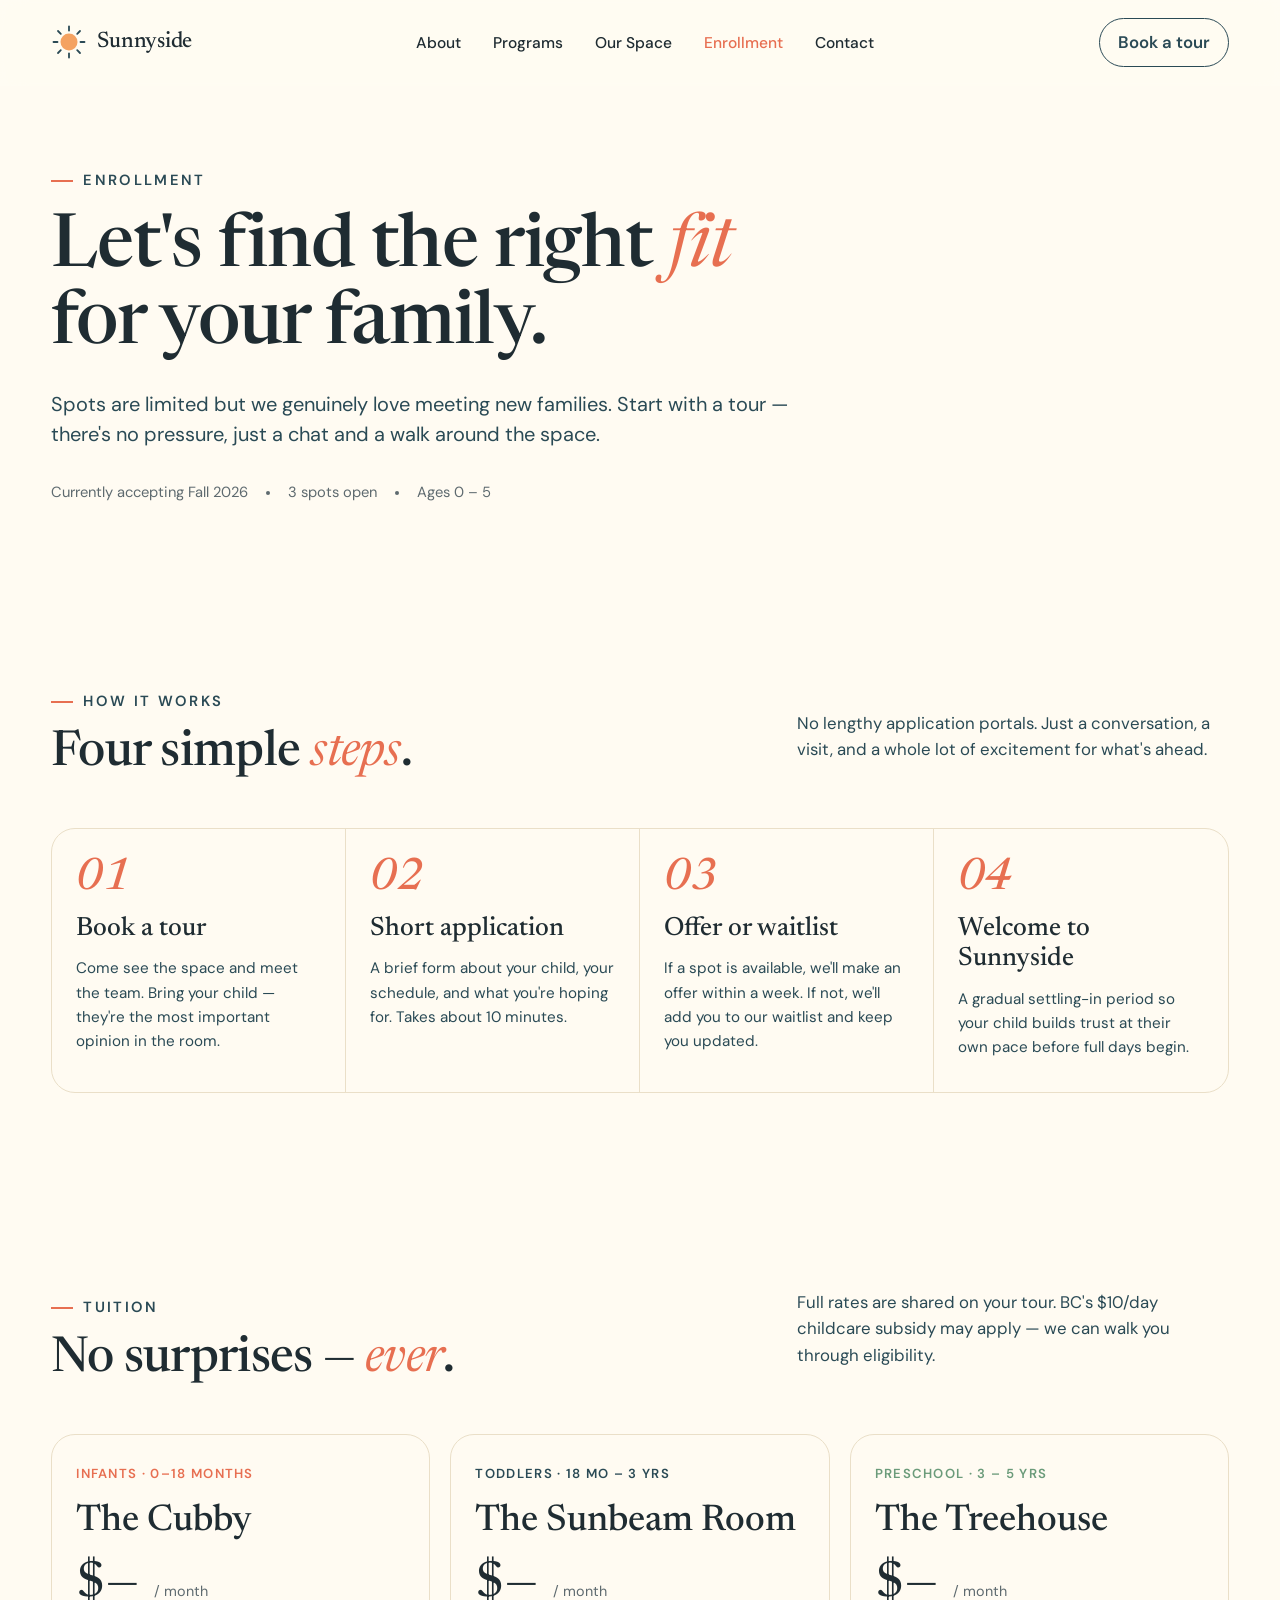
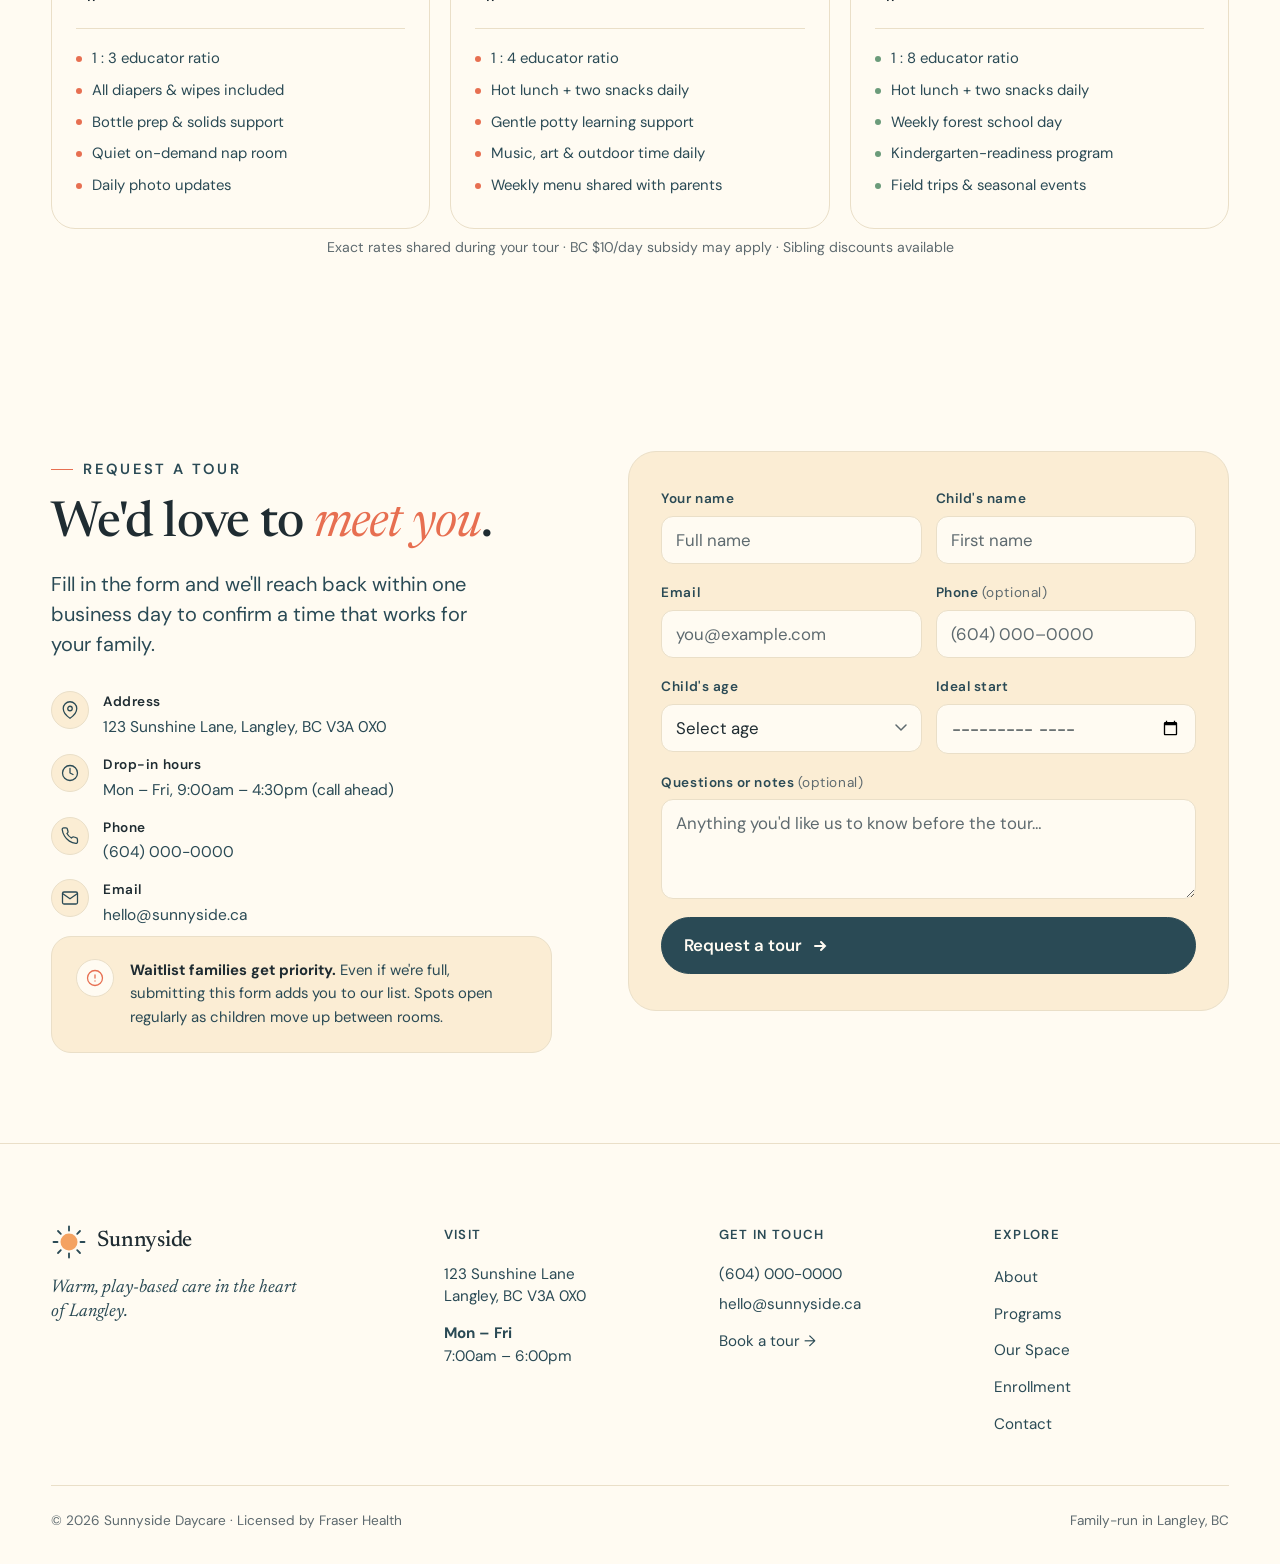
==== commit a4d423c4: "Expand CMS to cover all pages Adds data-cms / data-cms-img attributes to about, programs, space, and" ====
--- a/enrollment.html
+++ b/enrollment.html
@@ -98,7 +98,7 @@
     <h1>Let's find the right <em>fit</em> for your family.</h1>
     <p>Spots are limited but we genuinely love meeting new families. Start with a tour — there's no pressure, just a chat and a walk around the space.</p>
     <div class="page-hero-meta">
-      <span>Currently accepting Fall 2026</span>
+      <span data-cms="enrollment-status">Currently accepting Fall 2026</span>
       <span class="dot" aria-hidden="true"></span>
       <span>3 spots open</span>
       <span class="dot" aria-hidden="true"></span>
@@ -157,7 +157,7 @@
     <div class="tuition-card">
       <div class="room-age">Infants · 0–18 months</div>
       <h3>The Cubby</h3>
-      <div class="tuition-price">$<span style="font-size:.6em; margin-left:2px;">—</span> <span class="per">/ month</span></div>
+      <div class="tuition-price"><span data-cms="tuition-cubby">$—</span> <span class="per">/ month</span></div>
       <div class="tuition-divider"></div>
       <ul class="tuition-features">
         <li>1 : 3 educator ratio</li>
@@ -171,7 +171,7 @@
     <div class="tuition-card">
       <div class="room-age">Toddlers · 18 mo – 3 yrs</div>
       <h3>The Sunbeam Room</h3>
-      <div class="tuition-price">$<span style="font-size:.6em; margin-left:2px;">—</span> <span class="per">/ month</span></div>
+      <div class="tuition-price"><span data-cms="tuition-sunbeam">$—</span> <span class="per">/ month</span></div>
       <div class="tuition-divider"></div>
       <ul class="tuition-features">
         <li>1 : 4 educator ratio</li>
@@ -185,7 +185,7 @@
     <div class="tuition-card">
       <div class="room-age">Preschool · 3 – 5 yrs</div>
       <h3>The Treehouse</h3>
-      <div class="tuition-price">$<span style="font-size:.6em; margin-left:2px;">—</span> <span class="per">/ month</span></div>
+      <div class="tuition-price"><span data-cms="tuition-treehouse">$—</span> <span class="per">/ month</span></div>
       <div class="tuition-divider"></div>
       <ul class="tuition-features">
         <li>1 : 8 educator ratio</li>
